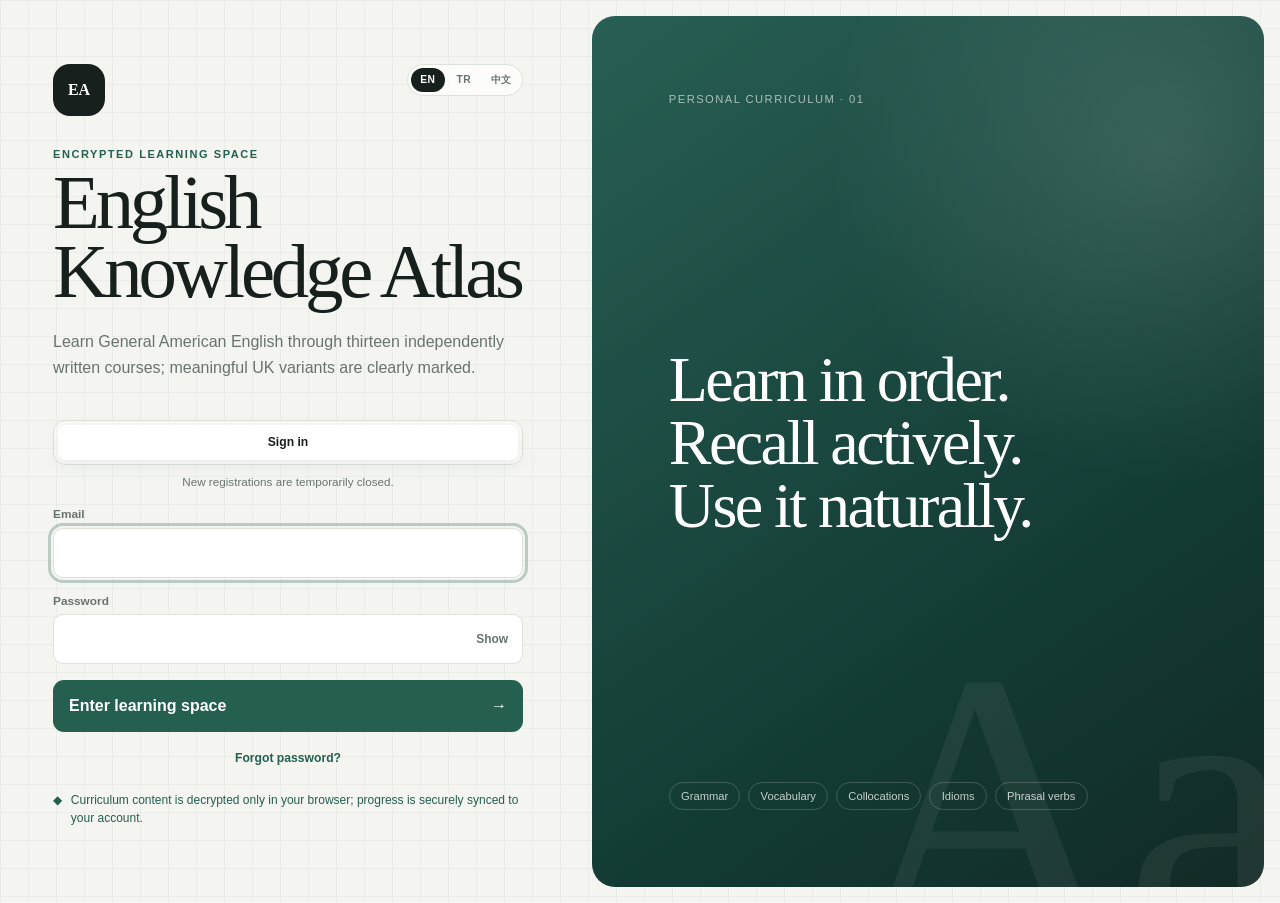
==== public/index.html @ 7973f291 "Publish American English curriculum v6" ====
<!doctype html>
<html lang="en">
<head>
  <meta charset="utf-8">
  <meta name="viewport" content="width=device-width, initial-scale=1">
  <meta name="robots" content="noindex,nofollow,noarchive">
  <meta name="theme-color" content="#f4f5f0">
  <title>English Knowledge Atlas</title>
  <meta name="description" content="A private, encrypted English learning website.">
  <link rel="icon" href="data:image/svg+xml,%3Csvg xmlns='http://www.w3.org/2000/svg' viewBox='0 0 64 64'%3E%3Crect width='64' height='64' rx='18' fill='%2318201e'/%3E%3Ctext x='32' y='40' text-anchor='middle' font-family='Georgia' font-size='24' font-weight='700' fill='white'%3EEA%3C/text%3E%3C/svg%3E">
  <link rel="stylesheet" href="./styles.css?v=20261102-24">
</head>
<body>
  <a class="skip-link" href="#mainContent" data-i18n="skipLink">Skip to main content</a>

  <main class="login-view" id="loginView">
    <section class="login-card" aria-labelledby="loginTitle">
      <div class="login-brand" aria-hidden="true">EA</div>
      <div class="language-switcher login-language" aria-label="Language" data-i18n-aria="language">
        <button type="button" data-language="en">EN</button>
        <button type="button" data-language="tr">TR</button>
        <button type="button" data-language="zh">中文</button>
      </div>
      <p class="eyebrow" data-i18n="encryptedSpace">Encrypted learning space</p>
      <h1 id="loginTitle">English<br>Knowledge Atlas</h1>
      <p class="login-intro" data-i18n="loginIntro">Learn through thirteen independently written English courses.</p>
      <div class="auth-tabs" role="tablist" aria-label="Account access" data-i18n-aria="accountAccess">
        <button class="active" type="button" role="tab" aria-selected="true" data-auth-mode="login" data-i18n="signIn">Sign in</button>
      </div>
      <p class="registration-closed" data-i18n="registrationClosed">New registrations are temporarily closed.</p>
      <form id="loginForm" class="login-form">
        <label id="displayNameGroup" hidden><span data-i18n="displayName">Display name</span><input id="displayNameInput" name="displayName" type="text" autocomplete="name" minlength="2" maxlength="40"></label>
        <label><span data-i18n="email">Email</span><input id="emailInput" name="email" type="email" autocomplete="email" autocapitalize="none" required></label>
        <label>
          <span data-i18n="password">Password</span>
          <span class="password-field">
            <input id="passwordInput" name="password" type="password" autocomplete="current-password" required>
            <button id="togglePassword" type="button" aria-label="Show password" data-i18n="show">Show</button>
          </span>
        </label>
        <label id="confirmPasswordGroup" hidden><span data-i18n="confirmPassword">Confirm password</span><input id="confirmPasswordInput" name="confirmPassword" type="password" autocomplete="new-password"></label>
        <p class="password-requirements" id="passwordRequirements" hidden data-i18n="passwordRequirements">Use at least 10 characters, including uppercase, lowercase, and a number.</p>
        <button class="primary-button login-button" id="loginButton" type="submit"><span data-i18n="enter">Enter learning space</span><span aria-hidden="true">→</span></button>
        <button class="text-button" id="forgotPasswordButton" type="button" data-i18n="forgotPassword">Forgot password?</button>
        <p class="login-error" id="loginError" role="alert" hidden></p>
      </form>
      <form id="resetForm" class="login-form" hidden>
        <p class="reset-intro" data-i18n="resetIntro">Enter your email and we will send a password-reset link.</p>
        <label><span data-i18n="email">Email</span><input id="resetEmailInput" name="resetEmail" type="email" autocomplete="email" required></label>
        <button class="primary-button login-button" id="resetButton" type="submit"><span data-i18n="sendReset">Send reset link</span><span aria-hidden="true">→</span></button>
        <button class="text-button" id="backToLoginButton" type="button" data-i18n="backToSignIn">Back to sign in</button>
        <p class="login-error" id="resetFeedback" role="status" hidden></p>
      </form>
      <p class="security-note" id="securityNote"><span aria-hidden="true">◆</span> <span id="securityNoteText" data-i18n="securityCloud">Book content is decrypted only in your browser; progress is securely synced to your account.</span></p>
    </section>
    <aside class="login-aside" aria-hidden="true">
      <span class="edition" data-i18n="edition">Personal curriculum · 01</span>
      <blockquote data-i18n-lines="loginQuote">Learn in order.<br>Recall actively.<br>Use it naturally.</blockquote>
      <div class="login-topics"><span data-category-label="Grammar">Grammar</span><span data-category-label="Vocabulary">Vocabulary</span><span data-category-label="Collocations">Collocations</span><span data-category-label="Idioms">Idioms</span><span data-category-label="Phrasal Verbs">Phrasal verbs</span></div>
    </aside>
  </main>

  <div class="app-shell" id="appShell" hidden>
    <header class="app-header">
      <a class="brand" href="#home" data-nav="dashboard" aria-label="Return to learning home" data-i18n-aria="returnHome">
        <span class="brand-mark">EA</span>
        <span class="brand-copy"><strong>English Atlas</strong><small data-i18n="learningEdition">Learning edition</small></span>
      </a>
      <nav class="main-nav" aria-label="Primary navigation" data-i18n-aria="primaryNavigation">
        <button class="active" data-nav="dashboard" type="button" data-i18n="navHome">Home</button>
        <button data-nav="paths" type="button" data-i18n="navPaths">Learning paths</button>
        <button data-nav="library" type="button" data-i18n="navLibrary">Complete library</button>
        <button data-nav="bookmarks" type="button" data-i18n="navBookmarks">Bookmarks</button>
        <button data-nav="review" type="button" data-i18n="navReview">Review</button>
      </nav>
      <div class="header-actions">
        <div class="language-switcher header-language" aria-label="Language" data-i18n-aria="language"><button type="button" data-language="en">EN</button><button type="button" data-language="tr">TR</button><button type="button" data-language="zh">中</button></div>
        <span class="sync-status" id="syncStatus" data-state="local"><i></i><span data-i18n="syncLocal">Saved locally</span></span>
        <button class="search-button" id="openSearch" type="button" aria-label="Search knowledge points"><span aria-hidden="true">⌕</span><span data-i18n="search">Search</span><kbd>/</kbd></button>
        <div class="header-progress" title="Overall progress"><span id="headerProgressText">0%</span><i><b id="headerProgressBar"></b></i></div>
        <button class="lock-button" id="accountButton" type="button" data-i18n="account">Account</button>
      </div>
    </header>

    <main id="mainContent">
      <section class="view dashboard-view" id="dashboardView">
        <div class="dashboard-hero">
          <div>
            <p class="eyebrow" id="todayLabel">Today</p>
            <h1><span data-i18n="heroContinue">Keep building.</span><br><em data-i18n="heroOneThing">Master one idea at a time.</em></h1>
          </div>
          <article class="continue-card" id="continueCard"></article>
        </div>

        <div class="progress-strip" id="progressStrip"></div>

        <section class="learning-command" aria-labelledby="todayPlanTitle">
          <div class="section-heading compact">
            <div><p class="eyebrow" data-i18n="personalStudy">Personal study</p><h2 id="todayPlanTitle" data-i18n="todayPlan">Today's study plan</h2></div>
            <p data-i18n="todayPlanIntro">A balanced session combining new input, active recall, and deeper review.</p>
          </div>
          <div class="learning-command-grid" id="learningCommandGrid"></div>
        </section>

        <section class="section-block" aria-labelledby="pathsTitle">
          <div class="section-heading">
            <div><p class="eyebrow" data-i18n="structuredCurriculum">Structured curriculum</p><h2 id="pathsTitle" data-i18n="choosePath">Choose a learning path</h2></div>
            <p data-i18n="pathOrder">Area → Topic → Level → Unit</p>
          </div>
          <div class="path-grid" id="pathGrid"></div>
        </section>

        <section class="level-ladder" aria-labelledby="levelLadderTitle">
          <div class="section-heading compact">
            <div><p class="eyebrow" data-i18n="curriculumOverview">Curriculum overview</p><h2 id="levelLadderTitle" data-i18n="levelLadder">Level ladder</h2></div>
            <p data-i18n="levelLadderIntro">See the full journey without creating empty levels.</p>
          </div>
          <div class="level-ladder-grid" id="levelLadderGrid"></div>
        </section>

        <section class="dashboard-bottom">
          <article class="review-callout" id="reviewCallout"></article>
          <article class="method-card">
            <p class="eyebrow" data-i18n="studyMethod">Study method</p>
            <h2 data-i18n="methodTitle">Understand → Recall → Complete</h2>
            <ol><li><b data-i18n="methodRead">Understand</b><span data-i18n="methodReadDesc">Read the complete explanation</span></li><li><b data-i18n="methodRecall">Recall</b><span data-i18n="methodRecallDesc">Hide the text and retrieve it actively</span></li><li><b data-i18n="methodReinforce">Reinforce</b><span data-i18n="methodReinforceDesc">Add it to review and test it later</span></li></ol>
          </article>
        </section>
      </section>

      <section class="view path-view" id="pathView" hidden>
        <div class="path-hero" id="pathHero"></div>
        <div class="level-tabs" id="levelTabs" aria-label="Choose level"></div>
        <section class="topic-section">
          <div class="section-heading compact"><div><p class="eyebrow" data-i18n="step1">Step 1</p><h2 data-i18n="chooseTopic">Choose a topic</h2></div><p id="topicSummary"></p></div>
          <div class="topic-grid" id="topicGrid"></div>
        </section>
        <section class="curriculum-section" id="curriculumSection">
          <div class="section-heading compact"><div><p class="eyebrow" data-i18n="step2">Step 2</p><h2 id="curriculumTitle">Lessons</h2></div><p id="curriculumCount"></p></div>
          <div class="lesson-grid" id="lessonGrid"></div>
          <button class="more-button" id="showMoreLessons" type="button" hidden data-i18n="showMoreLessons">Show more lessons</button>
        </section>
      </section>

      <section class="view lesson-view" id="lessonView" hidden>
        <div class="lesson-layout">
          <aside class="lesson-outline" id="lessonOutline"></aside>
          <article class="lesson-page" id="lessonPage"></article>
        </div>
      </section>

      <section class="view library-view" id="libraryView" hidden>
        <div class="library-hero">
          <div><p class="eyebrow" data-i18n="completeSourceLibrary">Original Atlas curriculum</p><h1 data-i18n="libraryTitle">Complete library</h1><p data-i18n="libraryIntro">Browse thirteen original courses by level and course order, or use Learning paths for a guided sequence.</p></div>
          <div class="coverage-seal" id="coverageSeal"><strong>100%</strong><span data-i18n="coverageAudit">Coverage audit</span></div>
        </div>
        <div class="coverage-strip" id="coverageStrip"></div>
        <section class="curriculum-atlas" aria-labelledby="curriculumAtlasTitle">
          <div class="section-heading compact">
            <div><p class="eyebrow" data-i18n="coverageMap">Coverage map</p><h2 id="curriculumAtlasTitle" data-i18n="curriculumMatrix">Curriculum atlas</h2></div>
            <p data-i18n="curriculumMatrixIntro">Only real course levels are shown; every unit remains available.</p>
          </div>
          <div class="curriculum-atlas-grid" id="curriculumAtlasGrid"></div>
        </section>
        <section class="book-section">
          <div class="section-heading compact"><div><p class="eyebrow" data-i18n="sourceBooks13">13 original courses</p><h2 data-i18n="chooseBook">Choose a course</h2></div><p data-i18n="knowledgeOnly">Independent explanations, fresh examples, language facts, and active-recall tasks.</p></div>
          <div class="book-grid" id="bookGrid"></div>
        </section>
        <section class="book-curriculum" id="bookCurriculum">
          <div class="section-heading compact"><div><p class="eyebrow" id="bookDetailMeta" data-i18n="bookCurriculum">Course curriculum</p><h2 id="bookDetailTitle" data-i18n="originalContents">Course contents</h2></div><p id="bookDetailCount"></p></div>
          <div class="lesson-grid" id="bookLessonGrid"></div>
          <button class="more-button" id="showMoreBookLessons" type="button" hidden data-i18n="showMoreUnits">Show more units</button>
          <div id="bookReferenceShelf"></div>
        </section>
      </section>

      <section class="view review-view" id="reviewView" hidden>
        <div class="review-heading">
          <div><p class="eyebrow" data-i18n="activeRecall">Active recall</p><h1 data-i18n="reviewTitle">Review queue</h1><p data-i18n="reviewIntro">Do not reveal the answer first. State the rule, meaning, and one example of your own.</p></div>
          <div class="review-count" id="reviewCount"></div>
        </div>
        <div id="reviewStage"></div>
      </section>

      <section class="view bookmarks-view" id="bookmarksView" hidden>
        <div class="review-heading">
          <div><p class="eyebrow" data-i18n="savedLessons">Saved lessons</p><h1 data-i18n="bookmarksTitle">Bookmarks</h1><p data-i18n="bookmarksIntro">Keep important explanations close without adding them to active recall.</p></div>
          <div class="review-count" id="bookmarkCount"></div>
        </div>
        <div class="bookmark-grid" id="bookmarkGrid"></div>
      </section>
    </main>
  </div>

  <dialog class="search-dialog" id="searchDialog">
    <div class="search-dialog-head">
      <label for="searchInput"><span aria-hidden="true">⌕</span><input id="searchInput" type="search" autocomplete="off" placeholder="Search knowledge points, phrases, or examples…"></label>
      <button id="closeSearch" type="button" aria-label="Close search">×</button>
    </div>
    <div class="search-results" id="searchResults"><p class="search-hint" data-i18n="searchHint">Enter a keyword to search. Use Learning paths for a structured sequence.</p></div>
  </dialog>

  <dialog class="account-dialog" id="accountDialog">
    <div class="account-dialog-head">
      <div><p class="eyebrow" data-i18n="learnerAccount">Learner account</p><h2 data-i18n="accountSettings">Account settings</h2></div>
      <button id="closeAccount" type="button" aria-label="Close">×</button>
    </div>
    <div class="account-profile">
      <span class="account-avatar" id="accountAvatar">A</span>
      <div><strong id="accountName"></strong><small id="accountEmail"></small></div>
      <span class="role-badge" data-i18n="learnerRole">Learner</span>
    </div>
    <form id="passwordForm" class="account-form">
      <h3 data-i18n="changePassword">Change password</h3>
      <label><span data-i18n="currentPassword">Current password</span><input id="currentPasswordInput" type="password" autocomplete="current-password" required></label>
      <label><span data-i18n="newPassword">New password</span><input id="newPasswordInput" type="password" autocomplete="new-password" minlength="10" required></label>
      <label><span data-i18n="confirmNewPassword">Confirm new password</span><input id="confirmNewPasswordInput" type="password" autocomplete="new-password" required></label>
      <p class="account-feedback" id="accountFeedback" role="status" hidden></p>
      <button class="primary-button account-submit" id="changePasswordButton" type="submit" data-i18n="saveNewPassword">Save new password</button>
    </form>
    <div class="account-footer"><button class="danger-text-button" id="logoutButton" type="button" data-i18n="signOut">Sign out</button></div>
  </dialog>

  <div class="toast" id="toast" role="status" hidden></div>
  <script src="./cloud-config.js?v=20261026-14" defer></script>
  <script src="./cloud-sync.js?v=20261102-24" defer></script>
  <script src="./app.js?v=20261102-24" defer></script>
</body>
</html>
---- public/styles.css ----
:root {
  --bg: #f4f5f0;
  --paper: #fffefa;
  --ink: #17201d;
  --muted: #69736e;
  --line: #dde2db;
  --green: #245f50;
  --green-soft: #e1eee8;
  --orange: #c66644;
  --gold: #a87a27;
  --plum: #795477;
  --blue: #4f6f9e;
  --shadow: 0 18px 50px rgba(23,32,29,.10);
  --radius: 18px;
}
* { box-sizing: border-box; }
[hidden] { display: none !important; }
html { scroll-behavior: smooth; }
body { margin: 0; min-height: 100vh; color: var(--ink); background: var(--bg); font-family: Inter, ui-sans-serif, -apple-system, BlinkMacSystemFont, "Segoe UI", sans-serif; }
button, input, select { font: inherit; }
button { cursor: pointer; }
button:focus-visible, input:focus-visible, a:focus-visible { outline: 3px solid rgba(36,95,80,.27); outline-offset: 2px; }
.skip-link { position: fixed; top: -4rem; left: 1rem; z-index: 100; padding: .65rem 1rem; color: #fff; background: var(--ink); border-radius: 8px; }
.skip-link:focus { top: 1rem; }
.eyebrow { margin: 0 0 .5rem; color: var(--green); font-size: .69rem; font-weight: 850; letter-spacing: .14em; text-transform: uppercase; }
.primary-button { border: 0; color: #fff; background: var(--green); border-radius: 11px; font-weight: 800; }

/* Login */
.login-view { display: grid; grid-template-columns: minmax(460px,.9fr) minmax(480px,1.1fr); min-height: 100vh; background: linear-gradient(90deg,rgba(23,32,29,.035) 1px,transparent 1px),linear-gradient(rgba(23,32,29,.035) 1px,transparent 1px),var(--bg); background-size: 28px 28px; }
.login-card { position: relative; width: min(470px,calc(100% - 3rem)); margin: auto; padding: 4rem 0; }
.language-switcher { display: inline-flex; gap: 2px; padding: 3px; background: rgba(255,255,255,.72); border: 1px solid var(--line); border-radius: 999px; }
.language-switcher button { min-width: 34px; padding: .3rem .48rem; color: var(--muted); background: transparent; border: 0; border-radius: 999px; font-size: .64rem; font-weight: 850; letter-spacing: .04em; }
.language-switcher button.active { color: #fff; background: var(--ink); }
.login-language { position: absolute; top: 4rem; right: 0; }
.login-brand,.brand-mark { display: grid; place-items: center; color: #fff; background: var(--ink); font-family: Georgia,serif; font-weight: 700; }
.login-brand { width: 52px; height: 52px; margin-bottom: 2rem; border-radius: 17px; }
.login-card h1 { margin: 0; font-family: Georgia,serif; font-size: clamp(3.2rem,6vw,5.7rem); font-weight: 500; line-height: .9; letter-spacing: -.055em; }
.login-intro { margin: 1.4rem 0 2.4rem; color: var(--muted); line-height: 1.65; }
.auth-tabs { display: grid; grid-template-columns: 1fr; gap: 4px; margin-bottom: .65rem; padding: 4px; background: rgba(255,255,255,.62); border: 1px solid var(--line); border-radius: 12px; }
.auth-tabs button { padding: .65rem; color: var(--muted); background: transparent; border: 0; border-radius: 8px; font-size: .76rem; font-weight: 800; }
.auth-tabs button.active { color: var(--ink); background: #fff; box-shadow: 0 4px 16px rgba(23,32,29,.07); }
.registration-closed { margin: 0 0 1.2rem; color: var(--muted); font-size: .73rem; text-align: center; }
.login-form { display: grid; gap: 1rem; }
.login-form label>span:first-child { display: block; margin-bottom: .4rem; color: var(--muted); font-size: .74rem; font-weight: 800; }
.login-form input { width: 100%; height: 50px; padding: 0 .9rem; color: var(--ink); background: #fff; border: 1px solid var(--line); border-radius: 10px; }
.password-field { position: relative; display: block; }
.password-field input { padding-right: 4rem; }
.password-field button { position: absolute; top: 50%; right: .55rem; transform: translateY(-50%); color: var(--muted); background: transparent; border: 0; font-size: .75rem; font-weight: 750; }
.login-button { display: flex; align-items: center; justify-content: space-between; height: 52px; padding: 0 1rem; }
.login-button:disabled { cursor: wait; opacity: .65; }
.login-error { margin: 0; padding: .7rem; color: #8b3428; background: #f8e9e5; border-radius: 8px; font-size: .8rem; }
.login-error[data-kind="success"] { color: #195846; background: var(--green-soft); }
.password-requirements,.reset-intro { margin: -.25rem 0 0; color: var(--muted); font-size: .72rem; line-height: 1.5; }
.text-button { justify-self: center; padding: .2rem; color: var(--green); background: transparent; border: 0; font-size: .76rem; font-weight: 800; }
.security-note { display: flex; gap: .55rem; margin-top: 1.4rem; color: var(--muted); font-size: .75rem; line-height: 1.5; }
.security-note span { color: var(--green); }
.login-aside { position: relative; display: flex; flex-direction: column; justify-content: space-between; min-height: calc(100vh - 2rem); margin: 1rem; padding: clamp(2rem,6vw,6rem); overflow: hidden; color: #fff; background: radial-gradient(circle at 85% 15%,rgba(255,255,255,.13),transparent 21rem),linear-gradient(145deg,#285f54,#123a33 68%,#132a27); border-radius: 23px; }
.login-aside::after { content: "Aa"; position: absolute; right: -2rem; bottom: -7rem; color: rgba(255,255,255,.055); font-family: Georgia,serif; font-size: 24rem; line-height: 1; }
.edition { z-index: 1; color: rgba(255,255,255,.62); font-size: .7rem; letter-spacing: .13em; text-transform: uppercase; }
.login-aside blockquote { z-index: 1; margin: auto 0; font-family: Georgia,serif; font-size: clamp(2.9rem,5vw,5.8rem); line-height: .98; letter-spacing: -.04em; }
.login-topics { z-index: 1; display: flex; gap: .5rem; flex-wrap: wrap; }
.login-topics span { padding: .45rem .7rem; color: rgba(255,255,255,.76); border: 1px solid rgba(255,255,255,.18); border-radius: 999px; font-size: .7rem; }

/* Header */
.app-header { position: sticky; top: 0; z-index: 30; display: grid; grid-template-columns: 220px minmax(320px,1fr) auto; align-items: center; height: 68px; padding: 0 clamp(.8rem,3vw,2.2rem); background: rgba(255,255,255,.93); border-bottom: 1px solid var(--line); backdrop-filter: blur(16px); }
.brand { display: inline-flex; gap: .7rem; align-items: center; color: inherit; text-decoration: none; }
.brand-mark { width: 38px; height: 38px; border-radius: 12px; font-size: .85rem; }
.brand-copy strong,.brand-copy small { display: block; }
.brand-copy strong { font-family: Georgia,serif; font-size: .95rem; }
.brand-copy small { margin-top: .1rem; color: var(--muted); font-size: .62rem; letter-spacing: .09em; text-transform: uppercase; }
.main-nav { display: flex; justify-content: center; gap: .25rem; }
.main-nav button { padding: .55rem .78rem; color: var(--muted); background: transparent; border: 0; border-radius: 8px; font-size: .78rem; font-weight: 750; }
.main-nav button.active { color: var(--green); background: var(--green-soft); }
.header-actions { display: flex; gap: .55rem; align-items: center; justify-content: flex-end; }
.sync-status { display: inline-flex; gap: .4rem; align-items: center; color: var(--muted); font-size: .68rem; white-space: nowrap; }
.sync-status i { width: 7px; height: 7px; background: #9aa39f; border-radius: 50%; }
.sync-status[data-state="synced"] i { background: #2c8b6d; box-shadow: 0 0 0 3px rgba(44,139,109,.12); }
.sync-status[data-state="syncing"] i { background: var(--gold); animation: syncPulse 1s infinite alternate; }
.sync-status[data-state="error"] i { background: var(--orange); }
@keyframes syncPulse { to { opacity: .35; } }
.search-button,.lock-button { height: 38px; color: var(--muted); background: #fff; border: 1px solid var(--line); border-radius: 9px; }
.search-button { display: flex; gap: .4rem; align-items: center; padding: 0 .65rem; font-size: .72rem; }
.search-button>span:first-child { font-size: 1.1rem; }
.search-button kbd { padding: .12rem .35rem; background: var(--bg); border: 1px solid var(--line); border-radius: 4px; font-size: .62rem; }
.lock-button { padding: 0 .65rem; font-size: .72rem; font-weight: 750; }
.header-progress { display: flex; gap: .45rem; align-items: center; color: var(--muted); font-size: .68rem; }
.header-progress i { display: block; width: 50px; height: 4px; overflow: hidden; background: var(--line); border-radius: 999px; }
.header-progress b { display: block; width: 0; height: 100%; background: var(--green); transition: width .25s ease; }

.view { max-width: 1320px; margin: 0 auto; padding: clamp(2rem,5vw,4.5rem) clamp(1rem,4vw,3rem) 5rem; }

/* Dashboard */
.dashboard-hero { display: grid; grid-template-columns: minmax(0,1.15fr) minmax(330px,.65fr); gap: clamp(2rem,6vw,6rem); align-items: end; }
.dashboard-hero h1 { margin: 0; font-family: Georgia,serif; font-size: clamp(3rem,6.5vw,6.8rem); font-weight: 500; line-height: .92; letter-spacing: -.055em; }
.dashboard-hero h1 em { color: var(--orange); font-weight: 400; }
.continue-card { min-height: 250px; padding: 1.5rem; color: #fff; background: linear-gradient(145deg,#2d6759,#17443a); border-radius: 22px; box-shadow: var(--shadow); }
.continue-card .eyebrow { color: rgba(255,255,255,.62); }
.continue-card h2 { margin: .8rem 0 .55rem; font-family: Georgia,serif; font-size: 2rem; font-weight: 550; line-height: 1.05; }
.continue-card p { margin: 0; color: rgba(255,255,255,.72); font-size: .78rem; line-height: 1.5; }
.continue-card button { width: 100%; margin-top: 2rem; padding: .8rem 1rem; color: var(--green); background: #fff; border: 0; border-radius: 10px; font-weight: 800; }
.progress-strip { display: grid; grid-template-columns: repeat(4,1fr); gap: 1px; margin: clamp(2rem,5vw,4rem) 0; overflow: hidden; background: var(--line); border: 1px solid var(--line); border-radius: 15px; }
.stat-cell { padding: 1.15rem 1.25rem; background: rgba(255,255,255,.78); }
.stat-cell strong { display: block; font-family: Georgia,serif; font-size: 1.75rem; font-weight: 550; }
.stat-cell span { color: var(--muted); font-size: .7rem; }
.section-block { margin-top: 4rem; }
.section-heading { display: flex; align-items: end; justify-content: space-between; gap: 1rem; margin-bottom: 1.4rem; }
.section-heading h2 { margin: 0; font-family: Georgia,serif; font-size: clamp(2rem,3vw,3rem); font-weight: 550; letter-spacing: -.035em; }
.section-heading>p { margin: 0 0 .2rem; color: var(--muted); font-size: .76rem; }
.section-heading.compact h2 { font-size: 2rem; }
.path-grid { display: grid; grid-template-columns: repeat(5,1fr); gap: .75rem; }
.path-card { position: relative; min-height: 240px; padding: 1.2rem; overflow: hidden; color: var(--ink); background: #fff; border: 1px solid var(--line); border-radius: 16px; text-align: left; transition: transform .16s ease,box-shadow .16s ease; }
.path-card:hover { transform: translateY(-3px); box-shadow: var(--shadow); }
.path-card::after { content: attr(data-letter); position: absolute; right: -1rem; bottom: -2rem; color: var(--tint); font-family: Georgia,serif; font-size: 8rem; line-height: 1; }
.path-card .path-index { color: var(--accent); font-size: .68rem; font-weight: 850; letter-spacing: .12em; }
.path-card h3 { position: relative; z-index: 1; margin: 1.5rem 0 .3rem; font-family: Georgia,serif; font-size: 1.4rem; }
.path-card p { position: relative; z-index: 1; margin: 0; color: var(--muted); font-size: .73rem; line-height: 1.45; }
.path-card footer { position: absolute; right: 1.2rem; bottom: 1rem; left: 1.2rem; z-index: 1; display: flex; align-items: center; justify-content: space-between; color: var(--muted); font-size: .67rem; }
.mini-progress { width: 58px; height: 4px; overflow: hidden; background: var(--line); border-radius: 99px; }
.mini-progress b { display: block; height: 100%; background: var(--accent); }
.dashboard-bottom { display: grid; grid-template-columns: 1fr 1fr; gap: 1rem; margin-top: 4rem; }
.review-callout,.method-card { min-height: 275px; padding: 1.6rem; border-radius: 18px; }
.review-callout { color: #fff; background: #1c2926; }
.review-callout .eyebrow { color: #8fb5aa; }
.review-callout h2,.method-card h2 { margin: .5rem 0 .8rem; font-family: Georgia,serif; font-size: 2rem; font-weight: 550; }
.review-callout p { max-width: 430px; color: rgba(255,255,255,.68); line-height: 1.6; }
.review-callout button { margin-top: 1.3rem; padding: .7rem 1rem; color: var(--ink); background: #fff; border: 0; border-radius: 9px; font-weight: 800; }
.method-card { background: #ece7dc; }
.method-card ol { display: grid; gap: .7rem; margin: 1.4rem 0 0; padding: 0; list-style: none; }
.method-card li { display: grid; grid-template-columns: 70px 1fr; padding-top: .65rem; border-top: 1px solid rgba(23,32,29,.12); }
.method-card li span { color: var(--muted); font-size: .78rem; }

/* Path */
.path-hero { --accent: var(--green); --tint: var(--green-soft); display: grid; grid-template-columns: 1fr auto; gap: 2rem; align-items: end; padding: 2rem; background: var(--tint); border-radius: 22px; }
.path-hero .back-button { margin-bottom: 2rem; padding: 0; color: var(--accent); background: transparent; border: 0; font-weight: 800; }
.path-hero h1 { margin: 0; font-family: Georgia,serif; font-size: clamp(3rem,6vw,6rem); font-weight: 500; letter-spacing: -.05em; }
.path-hero p { max-width: 650px; color: var(--muted); line-height: 1.6; }
.path-progress { width: 170px; padding: 1.1rem; background: rgba(255,255,255,.65); border-radius: 14px; }
.path-progress strong { display: block; font-family: Georgia,serif; font-size: 2rem; }
.path-progress i { display: block; height: 5px; margin-top: .7rem; overflow: hidden; background: var(--line); border-radius: 99px; }
.path-progress b { display: block; height: 100%; background: var(--accent); }
.level-tabs { display: flex; gap: .4rem; margin: 1.5rem 0 3.5rem; overflow-x: auto; }
.level-tabs button { flex: 0 0 auto; padding: .55rem .8rem; color: var(--muted); background: #fff; border: 1px solid var(--line); border-radius: 999px; font-size: .72rem; }
.level-tabs button.active { color: #fff; background: var(--ink); border-color: var(--ink); }
.topic-section { margin-bottom: 4rem; }
.topic-grid { display: grid; grid-template-columns: repeat(4,1fr); gap: .7rem; }
.topic-card { min-height: 145px; padding: 1rem; color: var(--ink); background: #fff; border: 1px solid var(--line); border-radius: 14px; text-align: left; }
.topic-card:hover,.topic-card.active { border-color: var(--category-accent); box-shadow: 0 8px 25px rgba(23,32,29,.07); }
.topic-card.active { background: var(--category-tint); }
.topic-card span { color: var(--category-accent); font-size: .65rem; font-weight: 850; letter-spacing: .1em; }
.topic-card h3 { margin: .8rem 0 .25rem; font-family: Georgia,serif; font-size: 1.15rem; }
.topic-card p { margin: 0; color: var(--muted); font-size: .7rem; }
.curriculum-section { scroll-margin-top: 90px; }
.lesson-grid { display: grid; grid-template-columns: repeat(3,1fr); gap: .65rem; }
.lesson-card { position: relative; min-height: 165px; padding: 1rem; color: inherit; background: #fff; border: 1px solid var(--line); border-radius: 13px; text-align: left; }
.lesson-card:hover { border-color: var(--category-accent); }
.lesson-card.complete { background: #f2f7f4; }
.lesson-number { color: var(--category-accent); font-size: .67rem; font-weight: 850; letter-spacing: .1em; text-transform: uppercase; }
.lesson-card h3 { margin: .8rem 0 .45rem; font-family: Georgia,serif; font-size: 1.05rem; line-height: 1.15; }
.lesson-card p { margin: 0; color: var(--muted); font-size: .68rem; }
.lesson-check { position: absolute; top: .8rem; right: .85rem; display: grid; place-items: center; width: 22px; height: 22px; color: #fff; background: var(--green); border-radius: 50%; font-size: .7rem; }
.more-button { width: 100%; margin-top: .75rem; padding: .8rem; color: var(--green); background: #fff; border: 1px solid var(--line); border-radius: 10px; font-weight: 800; }

/* Complete library */
.library-hero { display: grid; grid-template-columns: minmax(0,1fr) auto; gap: 2rem; align-items: end; padding: clamp(1.5rem,4vw,3rem); color: #fff; background: linear-gradient(135deg,#1f4f43,#172b27); border-radius: 22px; }
.library-hero .eyebrow { color: #9bc2b7; }
.library-hero h1 { margin: 0; font-family: Georgia,serif; font-size: clamp(3.5rem,7vw,7rem); font-weight: 500; line-height: .9; letter-spacing: -.055em; }
.library-hero p { max-width: 690px; margin: 1rem 0 0; color: rgba(255,255,255,.68); line-height: 1.65; }
.coverage-seal { display: grid; place-items: center; width: 145px; aspect-ratio: 1; border: 1px solid rgba(255,255,255,.24); border-radius: 50%; }
.coverage-seal strong { font-family: Georgia,serif; font-size: 2.4rem; font-weight: 500; }
.coverage-seal span { margin-top: -2.2rem; color: rgba(255,255,255,.62); font-size: .65rem; letter-spacing: .12em; }
.coverage-strip { display: grid; grid-template-columns: repeat(4,1fr); gap: 1px; margin: 1rem 0 4rem; overflow: hidden; background: var(--line); border: 1px solid var(--line); border-radius: 14px; }
.coverage-stat { padding: 1.1rem 1.2rem; background: #fff; }
.coverage-stat strong { display: block; font-family: Georgia,serif; font-size: 1.7rem; font-weight: 550; }
.coverage-stat span { color: var(--muted); font-size: .7rem; }
.book-grid { display: grid; grid-template-columns: repeat(4,1fr); gap: .7rem; }
.book-card { min-height: 210px; padding: 1.1rem; color: var(--ink); background: #fff; border: 1px solid var(--line); border-radius: 15px; text-align: left; transition: transform .16s ease,border-color .16s ease; }
.book-card:hover,.book-card.active { transform: translateY(-2px); border-color: var(--green); }
.book-card.active { background: var(--green-soft); }
.book-card>span { color: var(--green); font-size: .64rem; font-weight: 850; letter-spacing: .09em; text-transform: uppercase; }
.book-card h3 { margin: 1.1rem 0 .45rem; font-family: Georgia,serif; font-size: 1.28rem; line-height: 1.08; }
.book-card p { min-height: 2.3rem; margin: 0; color: var(--muted); font-size: .7rem; line-height: 1.5; }
.book-card footer { display: grid; grid-template-columns: auto 1fr; gap: .6rem; align-items: center; margin-top: 1.6rem; color: var(--muted); font-size: .68rem; }
.book-card footer i { height: 4px; overflow: hidden; background: rgba(23,32,29,.1); border-radius: 99px; }
.book-card footer em { display: block; height: 100%; background: var(--green); }
.book-curriculum { margin-top: 4.5rem; scroll-margin-top: 90px; }
.reference-shelf { margin-top: .75rem; overflow: hidden; background: #f8f7f2; border: 1px solid var(--line); border-radius: 14px; }
.reference-shelf>summary { display: flex; gap: 1rem; align-items: center; justify-content: space-between; padding: 1rem 1.1rem; cursor: pointer; list-style: none; }
.reference-shelf>summary::-webkit-details-marker { display: none; }
.reference-shelf>summary span { display: grid; gap: .2rem; }
.reference-shelf>summary strong { font-family: Georgia,serif; font-size: 1.05rem; }
.reference-shelf>summary small,.reference-shelf>summary b,.reference-group header span { color: var(--muted); font-size: .68rem; font-weight: 650; }
.reference-shelf>summary b { white-space: nowrap; }
.reference-shelf[open]>summary { border-bottom: 1px solid var(--line); }
.reference-groups { display: grid; gap: 1rem; padding: 1rem; }
.reference-group { padding: .85rem; background: #fff; border: 1px solid var(--line); border-radius: 11px; }
.reference-group header { display: flex; align-items: baseline; justify-content: space-between; margin-bottom: .65rem; }
.reference-group h3 { margin: 0; font-family: Georgia,serif; font-size: 1rem; }
.reference-pages { display: flex; flex-wrap: wrap; gap: .4rem; }
.reference-pages button { display: flex; gap: .4rem; align-items: center; padding: .45rem .6rem; color: var(--ink); background: #fafafa; border: 1px solid var(--line); border-radius: 8px; font-size: .68rem; }
.reference-pages button:hover { border-color: var(--category-accent); }
.reference-pages button small { color: var(--muted); font-size: .55rem; }

/* Lesson */
.lesson-view { max-width: 1500px; padding-top: 0; padding-bottom: 0; }
.lesson-layout { display: grid; grid-template-columns: 260px minmax(0,820px); gap: clamp(2rem,6vw,6rem); justify-content: center; min-height: calc(100vh - 68px); }
.lesson-outline { position: sticky; top: 68px; height: calc(100vh - 68px); padding: 2rem 0; overflow-y: auto; }
.lesson-outline .back-button { padding: 0; color: var(--green); background: transparent; border: 0; font-size: .75rem; font-weight: 800; }
.outline-label { margin: 2rem 0 .6rem; color: var(--muted); font-size: .65rem; font-weight: 850; letter-spacing: .1em; text-transform: uppercase; }
.outline-item { display: grid; grid-template-columns: 26px 1fr; gap: .5rem; width: 100%; padding: .58rem .5rem; color: var(--muted); background: transparent; border: 0; border-radius: 8px; text-align: left; font-size: .72rem; }
.outline-item.active { color: var(--ink); background: #fff; font-weight: 800; }
.outline-item .done { color: var(--green); }
.lesson-page { min-height: calc(100vh - 68px); padding: clamp(2.2rem,5vw,5rem) 0 5rem; }
.lesson-breadcrumb { color: var(--orange); font-size: .67rem; font-weight: 850; letter-spacing: .1em; text-transform: uppercase; }
.lesson-page h1 { margin: .7rem 0 .8rem; font-family: Georgia,serif; font-size: clamp(3rem,6vw,5.7rem); font-weight: 500; line-height: .96; letter-spacing: -.05em; }
.lesson-source { margin: 0 0 2rem; padding-bottom: 1rem; color: var(--muted); border-bottom: 1px solid var(--line); font-size: .74rem; }
.lesson-actions { display: flex; flex-wrap: wrap; gap: .45rem; justify-content: flex-start; margin: -1rem 0 2rem; }
.lesson-actions button { padding: .58rem .75rem; color: var(--muted); background: #fff; border: 1px solid var(--line); border-radius: 9px; font-size: .72rem; font-weight: 750; }
.lesson-actions button.active { color: #fff; background: var(--green); border-color: var(--green); }
.lesson-content { white-space: pre-wrap; font-family: Georgia,"Times New Roman",serif; font-size: 1.08rem; line-height: 1.82; }
.lesson-content-sectioned { white-space: normal; }
.lesson-section { display: grid; grid-template-columns: 42px minmax(0,1fr); gap: 1rem; padding: 1.7rem 0; border-bottom: 1px solid var(--line); }
.lesson-section-unlabelled { grid-template-columns: minmax(0,1fr); }
.lesson-section:first-child { padding-top: .25rem; }
.lesson-section:last-child { border-bottom: 0; }
.lesson-section-label { display: grid; place-items: center; width: 36px; height: 36px; margin-top: .1rem; color: #fff; background: var(--green); border-radius: 50%; font-family: system-ui,sans-serif; font-size: .72rem; font-weight: 850; line-height: 1; }
.lesson-section-copy h2 { margin: 0 0 .75rem; font-family: Georgia,"Times New Roman",serif; font-size: clamp(1.55rem,3vw,2.25rem); font-weight: 550; line-height: 1.1; letter-spacing: -.025em; }
.lesson-section-copy { min-width: 0; }
.lesson-paragraph,.lesson-textblock { margin: 0 0 1rem; white-space: normal; }
.lesson-textblock { line-height: 1.78; }
.lesson-subheading { margin: 1.35rem 0 .55rem; color: var(--green); font-family: system-ui,sans-serif; font-size: .88rem; font-weight: 850; line-height: 1.35; letter-spacing: .01em; }
.lesson-section-copy>:first-child { margin-top: 0; }
.lesson-section-copy>:last-child { margin-bottom: 0; }
.lesson-table-scroll { width: 100%; margin: 1.25rem 0 1.5rem; overflow-x: auto; border: 1px solid rgba(36,95,80,.24); border-radius: 10px; background: #fff; }
.lesson-table { width: 100%; min-width: 460px; border-collapse: collapse; font-family: system-ui,sans-serif; font-size: .82rem; line-height: 1.5; }
.lesson-table td { padding: .62rem .75rem; border-right: 1px solid rgba(36,95,80,.18); border-bottom: 1px solid rgba(36,95,80,.18); text-align: left; vertical-align: top; }
.lesson-table tr:last-child td { border-bottom: 0; }
.lesson-table td:last-child { border-right: 0; }
.lesson-table .learning-table-first-row td { color: #fff; background: var(--green); font-size: .74rem; font-weight: 800; }
.recall-panel { display: grid; place-items: center; min-height: 420px; padding: 3rem; text-align: center; background: #ebe7dc; border-radius: 18px; }
.recall-panel span { color: var(--orange); font-size: .7rem; font-weight: 850; letter-spacing: .12em; text-transform: uppercase; }
.recall-panel h2 { max-width: 620px; margin: 1rem 0; font-family: Georgia,serif; font-size: clamp(2rem,4vw,3.5rem); font-weight: 550; }
.recall-panel p { color: var(--muted); line-height: 1.6; }
.recall-panel button { margin-top: 1rem; padding: .75rem 1rem; color: #fff; background: var(--ink); border: 0; border-radius: 9px; font-weight: 800; }
.lesson-nav { display: grid; grid-template-columns: 1fr 1fr; gap: .7rem; margin-top: 3rem; padding-top: 1.5rem; border-top: 1px solid var(--line); }
.lesson-nav button { min-height: 90px; padding: 1rem; color: var(--ink); background: #fff; border: 1px solid var(--line); border-radius: 12px; text-align: left; }
.lesson-nav button:last-child { text-align: right; }
.lesson-nav small { display: block; margin-bottom: .35rem; color: var(--muted); }

/* Review */
.review-heading { display: flex; align-items: end; justify-content: space-between; gap: 2rem; margin-bottom: 2.5rem; }
.review-heading h1 { margin: 0; font-family: Georgia,serif; font-size: clamp(3rem,6vw,6rem); font-weight: 500; letter-spacing: -.05em; }
.review-heading p { color: var(--muted); }
.review-count { padding: 1rem 1.3rem; background: #fff; border: 1px solid var(--line); border-radius: 13px; font-family: Georgia,serif; font-size: 1.5rem; }
.review-card { max-width: 900px; min-height: 480px; margin: 0 auto; padding: clamp(1.5rem,5vw,4rem); background: #fff; border: 1px solid var(--line); border-radius: 22px; box-shadow: var(--shadow); }
.review-card .review-meta { color: var(--orange); font-size: .68rem; font-weight: 850; letter-spacing: .1em; text-transform: uppercase; }
.review-card h2 { margin: 1rem 0; font-family: Georgia,serif; font-size: clamp(2.4rem,5vw,4.5rem); font-weight: 520; line-height: 1; }
.review-prompt { margin: 2rem 0; padding: 1.2rem; color: var(--muted); background: var(--bg); border-radius: 12px; line-height: 1.6; }
.review-answer { max-height: 360px; padding-top: 1.4rem; overflow-y: auto; white-space: pre-wrap; border-top: 1px solid var(--line); font-family: Georgia,serif; line-height: 1.72; }
.review-controls { display: flex; gap: .55rem; margin-top: 1.5rem; }
.review-controls button { flex: 1; padding: .8rem; border: 1px solid var(--line); border-radius: 10px; font-weight: 800; }
.reveal-button { color: #fff; background: var(--ink); }
.again-button { color: var(--orange); background: #fff; }
.known-button { color: #fff; background: var(--green); }
.empty-review { max-width: 600px; margin: 5rem auto; padding: 3rem; background: #fff; border-radius: 18px; text-align: center; }
.empty-review h2 { font-family: Georgia,serif; font-size: 2.2rem; }
.empty-review p { color: var(--muted); }
.empty-review button { padding: .75rem 1rem; color: #fff; background: var(--green); border: 0; border-radius: 9px; font-weight: 800; }

/* Bookmarks */
.bookmark-grid { display: grid; grid-template-columns: repeat(3,minmax(0,1fr)); gap: .75rem; }
.bookmark-grid>.empty-review { grid-column: 1/-1; width: 100%; }
.bookmark-card { position: relative; min-height: 180px; overflow: hidden; background: #fff; border: 1px solid var(--line); border-radius: 15px; transition: transform .16s ease,border-color .16s ease; }
.bookmark-card:hover { transform: translateY(-2px); border-color: var(--green); box-shadow: var(--shadow); }
.bookmark-card>button:first-child { display: block; width: 100%; height: 100%; min-height: 180px; padding: 1.15rem 2.7rem 1.15rem 1.15rem; color: var(--ink); background: transparent; border: 0; text-align: left; }
.bookmark-card span { color: var(--green); font-size: .65rem; font-weight: 850; letter-spacing: .08em; text-transform: uppercase; }
.bookmark-card h2 { margin: 1.2rem 0 .6rem; font-family: Georgia,serif; font-size: 1.35rem; font-weight: 550; line-height: 1.1; }
.bookmark-card p { margin: 0; color: var(--muted); font-size: .72rem; }
.bookmark-remove { position: absolute; top: .7rem; right: .7rem; width: 30px; height: 30px; color: var(--muted); background: var(--bg); border: 0; border-radius: 50%; font-size: 1rem; }

/* Search */
.search-dialog { width: min(760px,calc(100% - 2rem)); max-height: min(760px,calc(100vh - 2rem)); padding: 0; overflow: hidden; background: #fff; border: 1px solid var(--line); border-radius: 17px; box-shadow: 0 35px 100px rgba(23,32,29,.28); }
.search-dialog::backdrop { background: rgba(12,20,18,.48); backdrop-filter: blur(4px); }
.search-dialog-head { display: grid; grid-template-columns: 1fr auto; gap: .5rem; padding: .8rem; border-bottom: 1px solid var(--line); }
.search-dialog-head label { display: grid; grid-template-columns: auto 1fr; gap: .6rem; align-items: center; padding: .7rem; background: var(--bg); border-radius: 10px; }
.search-dialog-head label span { color: var(--green); font-size: 1.4rem; }
.search-dialog-head input { min-width: 0; background: transparent; border: 0; outline: 0; }
.search-dialog-head>button { width: 42px; color: var(--muted); background: transparent; border: 0; font-size: 1.5rem; }
.search-results { max-height: 620px; padding: .8rem; overflow-y: auto; }
.search-hint { padding: 3rem 1rem; color: var(--muted); text-align: center; font-size: .82rem; line-height: 1.6; }
.search-result { display: grid; grid-template-columns: 1fr auto; width: 100%; padding: .8rem; color: var(--ink); background: #fff; border: 0; border-bottom: 1px solid var(--line); text-align: left; }
.search-result:hover { background: var(--bg); }
.search-result strong { display: block; font-family: Georgia,serif; }
.search-result small { display: block; margin-top: .25rem; color: var(--muted); }
.search-result>span:last-child { color: var(--green); }
.toast { position: fixed; right: 1rem; bottom: 1rem; z-index: 80; padding: .75rem 1rem; color: #fff; background: var(--ink); border-radius: 10px; box-shadow: var(--shadow); font-size: .78rem; }

/* Account */
.account-dialog { width: min(520px,calc(100% - 2rem)); padding: 0; overflow: hidden; background: var(--paper); border: 1px solid var(--line); border-radius: 18px; box-shadow: 0 35px 100px rgba(23,32,29,.28); }
.account-dialog::backdrop { background: rgba(12,20,18,.48); backdrop-filter: blur(4px); }
.account-dialog-head { display: flex; align-items: flex-start; justify-content: space-between; padding: 1.3rem 1.3rem 1rem; border-bottom: 1px solid var(--line); }
.account-dialog-head h2 { margin: 0; font-family: Georgia,serif; font-size: 1.8rem; font-weight: 550; }
.account-dialog-head>button { width: 36px; height: 36px; color: var(--muted); background: transparent; border: 0; font-size: 1.45rem; }
.account-profile { display: grid; grid-template-columns: auto 1fr auto; gap: .8rem; align-items: center; margin: 1.2rem; padding: 1rem; background: var(--green-soft); border-radius: 12px; }
.account-avatar { display: grid; place-items: center; width: 42px; height: 42px; color: #fff; background: var(--green); border-radius: 50%; font-family: Georgia,serif; font-size: 1.1rem; font-weight: 700; }
.account-profile strong,.account-profile small { display: block; }
.account-profile small { margin-top: .2rem; color: var(--muted); font-size: .72rem; }
.role-badge { padding: .35rem .55rem; color: var(--green); background: #fff; border-radius: 999px; font-size: .64rem; font-weight: 850; text-transform: uppercase; }
.account-form { display: grid; gap: .85rem; padding: 0 1.3rem 1.3rem; }
.account-form h3 { margin: .3rem 0 0; font-family: Georgia,serif; font-size: 1.25rem; }
.account-form label>span { display: block; margin-bottom: .35rem; color: var(--muted); font-size: .72rem; font-weight: 800; }
.account-form input { width: 100%; height: 46px; padding: 0 .8rem; background: #fff; border: 1px solid var(--line); border-radius: 9px; }
.account-submit { min-height: 46px; }
.account-submit:disabled { cursor: wait; opacity: .65; }
.account-feedback { margin: 0; padding: .65rem; border-radius: 8px; font-size: .76rem; }
.account-feedback[data-kind="success"] { color: #195846; background: var(--green-soft); }
.account-feedback[data-kind="error"] { color: #8b3428; background: #f8e9e5; }
.account-footer { display: flex; justify-content: flex-end; padding: 1rem 1.3rem; background: #f3f1ea; border-top: 1px solid var(--line); }
.danger-text-button { padding: .5rem .7rem; color: #8b3428; background: transparent; border: 1px solid rgba(139,52,40,.22); border-radius: 8px; font-weight: 800; }

/* Learning command centre */
.learning-command { margin: 0 0 4rem; }
.learning-command-grid { display: grid; grid-template-columns: 1.25fr 1fr 1fr; gap: .75rem; }
.plan-card { display: flex; min-height: 220px; padding: 1.25rem; flex-direction: column; background: #fff; border: 1px solid var(--line); border-radius: 17px; }
.plan-card-primary { color: #fff; background: linear-gradient(145deg,#245f50,#173c34); border-color: transparent; }
.plan-card>span { color: var(--orange); font-size: .65rem; font-weight: 850; letter-spacing: .11em; text-transform: uppercase; }
.plan-card-primary>span { color: #b8dbd0; }
.plan-card h3 { margin: 1.2rem 0 .5rem; font-family: Georgia,serif; font-size: clamp(1.35rem,2.4vw,2.1rem); font-weight: 550; line-height: 1.08; }
.plan-card p { margin: 0; color: var(--muted); font-size: .75rem; line-height: 1.6; }
.plan-card-primary p { color: rgba(255,255,255,.68); }
.plan-card footer { display: flex; gap: .7rem; align-items: center; justify-content: space-between; margin-top: auto; padding-top: 1.2rem; }
.plan-card footer small { color: var(--muted); }
.plan-card-primary footer small { color: rgba(255,255,255,.62); }
.plan-card footer button { padding: .6rem .75rem; color: var(--green); background: var(--green-soft); border: 0; border-radius: 9px; font-size: .7rem; font-weight: 850; }
.plan-card-primary footer button { color: var(--ink); background: #fff; }
.level-ladder { margin: 4.5rem 0; }
.level-ladder-grid { display: grid; grid-template-columns: repeat(5,1fr); gap: .55rem; }
.level-step { position: relative; min-height: 150px; padding: 1rem; overflow: hidden; background: #fff; border: 1px solid var(--line); border-radius: 14px; }
.level-step>span { color: var(--orange); font-size: .62rem; font-weight: 900; letter-spacing: .1em; }
.level-step h3 { margin: 1.3rem 0 .3rem; font-family: Georgia,serif; font-size: 1.12rem; line-height: 1.1; }
.level-step p { margin: 0; color: var(--muted); font-size: .68rem; }
.level-step i { position: absolute; right: 1rem; bottom: 1rem; left: 1rem; height: 4px; overflow: hidden; background: var(--line); border-radius: 999px; }
.level-step i b { display: block; height: 100%; background: var(--green); }
.level-step>strong { position: absolute; right: 1rem; top: 1rem; color: var(--green); font-size: .72rem; }

/* Curriculum atlas */
.curriculum-atlas { margin: 0 0 4.5rem; }
.curriculum-atlas-grid { display: grid; gap: .55rem; }
.atlas-row { display: grid; grid-template-columns: minmax(220px,.6fr) 1.4fr; gap: 1rem; align-items: center; padding: .85rem; background: #fff; border: 1px solid var(--line); border-radius: 14px; }
.atlas-category { display: grid; grid-template-columns: 42px 1fr; gap: .8rem; align-items: center; }
.atlas-category>span { display: grid; place-items: center; width: 42px; height: 42px; color: var(--accent); background: var(--tint); border-radius: 11px; font-size: .68rem; font-weight: 900; }
.atlas-category h3 { margin: 0; font-family: Georgia,serif; font-size: 1.1rem; }
.atlas-category p { margin: .15rem 0 0; color: var(--muted); font-size: .66rem; }
.atlas-levels { display: flex; flex-wrap: wrap; gap: .45rem; justify-content: flex-end; }
.atlas-levels button { display: flex; gap: .65rem; align-items: center; padding: .58rem .7rem; color: var(--ink); background: var(--tint); border: 1px solid transparent; border-radius: 9px; font-size: .68rem; }
.atlas-levels button:hover { border-color: var(--accent); }
.atlas-levels button b { color: var(--accent); }

/* Lesson cockpit */
.outline-progress { margin: 1.4rem 0 1.8rem; padding: .85rem; background: #fff; border: 1px solid var(--line); border-radius: 10px; }
.outline-progress span { color: var(--muted); font-size: .67rem; font-weight: 750; }
.outline-progress i { display: block; height: 4px; margin-top: .55rem; overflow: hidden; background: var(--line); border-radius: 99px; }
.outline-progress i b { display: block; height: 100%; background: var(--green); }
.section-map { display: grid; gap: .28rem; }
.section-map button { display: grid; grid-template-columns: 25px 1fr; gap: .5rem; align-items: center; width: 100%; padding: .42rem; color: var(--muted); background: transparent; border: 0; border-radius: 8px; text-align: left; font-size: .68rem; }
.section-map button:hover { color: var(--ink); background: #fff; }
.section-map button span { display: grid; place-items: center; width: 23px; height: 23px; color: #fff; background: var(--green); border-radius: 50%; font-size: .6rem; font-weight: 900; }
.lesson-identity { margin-bottom: 1.4rem; }
.lesson-metrics { display: flex; flex-wrap: wrap; gap: .45rem; margin: 1rem 0 2.2rem; }
.lesson-metrics span { padding: .42rem .65rem; color: var(--lesson-accent,var(--green)); background: #fff; border: 1px solid var(--line); border-radius: 999px; font-size: .67rem; font-weight: 800; }
.lesson-table-shell { position: relative; margin: 1.25rem 0 1.5rem; }
.lesson-table-shell .lesson-table-scroll { margin: 0; transition: max-height .22s ease; }
.lesson-table-shell.is-collapsed .lesson-table-scroll { max-height: 430px; overflow: hidden; }
.lesson-table-shell.is-collapsed::after { position: absolute; right: 1px; bottom: 41px; left: 1px; height: 80px; background: linear-gradient(transparent,#fff); content: ""; pointer-events: none; }
.table-completeness { position: relative; z-index: 2; display: flex; gap: .75rem; align-items: center; justify-content: space-between; padding: .55rem .7rem; color: var(--muted); background: #fff; border: 1px solid rgba(36,95,80,.24); border-top: 0; border-radius: 0 0 10px 10px; font-family: system-ui,sans-serif; font-size: .66rem; }
.lesson-table-shell:has(.table-completeness) .lesson-table-scroll { border-radius: 10px 10px 0 0; }
.table-completeness button { padding: .4rem .55rem; color: var(--green); background: var(--green-soft); border: 0; border-radius: 7px; font-size: .65rem; font-weight: 850; white-space: nowrap; }
.knowledge-card-grid { display: grid; grid-template-columns: repeat(2,minmax(0,1fr)); gap: .75rem; margin: 1.25rem 0; }
.knowledge-card { position: relative; min-width: 0; padding: 1.1rem; overflow: hidden; background: #fff; border: 1px solid rgba(36,95,80,.2); border-radius: 14px; box-shadow: 0 8px 24px rgba(23,32,29,.045); }
.knowledge-card>span { position: absolute; top: .8rem; right: .8rem; color: rgba(36,95,80,.46); font-size: .6rem; font-weight: 900; letter-spacing: .08em; }
.knowledge-card-head { display: flex; gap: .55rem; align-items: flex-start; justify-content: space-between; padding-right: 1.5rem; }
.knowledge-card h3 { max-width: calc(100% - 30px); margin: 0 0 1rem; color: var(--lesson-accent,var(--green)); font-family: Georgia,serif; font-size: 1.3rem; font-weight: 560; line-height: 1.15; overflow-wrap: anywhere; }
.knowledge-card-head button,.practice-item-heading button { display: grid; flex: 0 0 auto; place-items: center; width: 30px; height: 30px; padding: 0; color: var(--green); background: var(--green-soft); border: 0; border-radius: 50%; font-size: .68rem; }
.knowledge-card dl,.knowledge-card dd { margin: 0; }
.knowledge-card dl { display: grid; gap: .8rem; }
.knowledge-card dl div { padding-top: .7rem; border-top: 1px solid var(--line); }
.knowledge-card dt { margin-bottom: .28rem; color: var(--muted); font-size: .58rem; font-weight: 900; letter-spacing: .08em; text-transform: uppercase; }
.knowledge-card dd { color: var(--ink); font-size: .76rem; line-height: 1.55; }
.knowledge-card-shell.is-collapsed .knowledge-card:nth-child(n+13) { display: none; }
.knowledge-card-shell.is-collapsed::after { display: none; }
.knowledge-card-shell .table-completeness { border-top: 1px solid rgba(36,95,80,.24); border-radius: 10px; }
.practice-lab { margin: 3.5rem 0 1rem; padding: clamp(1.2rem,3vw,2rem); color: #fff; background: linear-gradient(145deg,#182824,#26483f); border-radius: 20px; }
.practice-lab-heading { display: flex; gap: 1rem; align-items: flex-start; justify-content: space-between; }
.practice-lab .eyebrow { color: #9bc2b7; }
.practice-lab h2 { margin: .35rem 0 0; font-family: Georgia,serif; font-size: clamp(2rem,4vw,3.1rem); font-weight: 550; }
.practice-progress { display: grid; gap: .35rem; justify-items: end; }
.practice-progress span { padding: .4rem .6rem; color: #b8dbd0; background: rgba(255,255,255,.08); border-radius: 999px; font-size: .68rem; }
.practice-progress small { color: rgba(255,255,255,.62); font-size: .62rem; }
.practice-lab>p { max-width: 590px; color: rgba(255,255,255,.66); font-size: .78rem; line-height: 1.6; }
.practice-card { margin-top: 1.4rem; padding: 1.25rem; color: var(--ink); background: #fff; border-radius: 14px; }
.practice-card small { display: block; color: var(--muted); font-size: .68rem; }
.practice-card strong { display: block; margin: .9rem 0; font-family: Georgia,serif; font-size: clamp(1.55rem,3vw,2.4rem); font-weight: 550; }
.practice-item-heading { display: flex; gap: .8rem; align-items: center; justify-content: space-between; }
.practice-item-heading strong { margin-right: auto; }
.practice-item-heading button { color: var(--green); background: var(--green-soft); }
.practice-card .practice-answer { display: grid; gap: .65rem; padding-top: .85rem; color: var(--green); border-top: 1px solid var(--line); line-height: 1.6; }
.practice-card .practice-answer p { margin: 0; }
.practice-card .practice-rating { display: grid; grid-template-columns: repeat(3,1fr); gap: .45rem; margin-top: .9rem; padding-top: .9rem; border-top: 1px solid var(--line); }
.practice-card button,.practice-next { padding: .62rem .78rem; border: 0; border-radius: 9px; font-size: .7rem; font-weight: 850; }
.practice-card button { color: #fff; background: var(--green); }
.practice-card .practice-rating button { color: var(--ink); background: #eef1ee; }
.practice-card .practice-rating button:first-child { color: #8b3a2f; background: #f7e8e4; }
.practice-card .practice-rating button.known { color: #fff; background: var(--green); }
.practice-next { margin-top: .75rem; color: var(--ink); background: #dce9e4; }

@media (max-width: 1050px) {
  .path-grid { grid-template-columns: repeat(3,1fr); }
  .topic-grid { grid-template-columns: repeat(3,1fr); }
  .lesson-grid { grid-template-columns: repeat(2,1fr); }
  .app-header { grid-template-columns: 190px 1fr auto; }
  .header-progress { display: none; }
  .sync-status>span { display: none; }
  .header-language button { min-width: 28px; padding-inline: .35rem; }
  .book-grid { grid-template-columns: repeat(3,1fr); }
  .learning-command-grid { grid-template-columns: 1fr 1fr; }
  .plan-card-primary { grid-row: span 2; }
  .level-ladder-grid { grid-template-columns: repeat(3,1fr); }
}
@media (max-width: 760px) {
  .login-view { display: block; }
  .login-aside { display: none; }
  .login-card { width: min(460px,calc(100% - 2rem)); padding: 2.5rem 0; }
  .login-language { top: 2.5rem; }
  .app-header { grid-template-columns: auto 1fr auto; height: 62px; padding: 0 .7rem; }
  .brand-copy { display: none; }
  .main-nav { justify-content: flex-start; overflow-x: auto; }
  .main-nav button { padding-inline: .55rem; white-space: nowrap; }
  .search-button>span:nth-child(2),.search-button kbd,.sync-status { display: none; }
  .lock-button { width: 38px; padding: 0; overflow: hidden; font-size: 0; }
  .lock-button::before { content: "👤"; font-size: 1rem; }
  .search-button { width: 38px; justify-content: center; padding: 0; }
  .view { padding: 2rem .85rem 4rem; }
  .dashboard-hero { grid-template-columns: 1fr; }
  .dashboard-hero h1 { font-size: clamp(3rem,15vw,5rem); }
  html[lang="zh"] .dashboard-hero h1 { font-size: clamp(2.75rem,12vw,4.25rem); line-height: .98; letter-spacing: -.035em; }
  .progress-strip { grid-template-columns: 1fr 1fr; }
  .path-grid,.topic-grid,.lesson-grid { grid-template-columns: 1fr; }
  .bookmark-grid { grid-template-columns: 1fr; }
  .book-grid { grid-template-columns: 1fr; }
  .library-hero { grid-template-columns: 1fr; }
  .coverage-seal { width: 110px; }
  .coverage-strip { grid-template-columns: 1fr 1fr; }
  .path-card { min-height: 190px; }
  .dashboard-bottom { grid-template-columns: 1fr; }
  .learning-command-grid,.level-ladder-grid { grid-template-columns: 1fr; }
  .plan-card-primary { grid-row: auto; }
  .atlas-row { grid-template-columns: 1fr; }
  .atlas-levels { justify-content: flex-start; }
  .section-heading { align-items: start; }
  .section-heading>p { display: none; }
  .path-hero { grid-template-columns: 1fr; padding: 1.3rem; }
  .path-progress { width: 100%; }
  .lesson-view { padding-inline: .85rem; }
  .lesson-layout { display: block; }
  .lesson-outline { position: static; height: auto; padding: 1.2rem 0 0; }
  .outline-item { display: none; }
  .outline-label { margin-top: 1rem; }
  .section-map { display: flex; padding-bottom: .35rem; overflow-x: auto; }
  .section-map button { min-width: 150px; }
  .lesson-page { padding-top: 1.5rem; }
  .lesson-page h1 { font-size: clamp(2.8rem,14vw,4.6rem); }
  .knowledge-card-grid { grid-template-columns: 1fr; }
  .practice-card .practice-rating { grid-template-columns: 1fr; }
  .lesson-nav { grid-template-columns: 1fr; }
  .review-heading { display: block; }
  .review-count { display: inline-block; margin-top: 1rem; }
  .table-completeness { align-items: flex-start; flex-direction: column; }
}
@media (prefers-reduced-motion: reduce) { *,*::before,*::after { scroll-behavior: auto!important; transition: none!important; } }
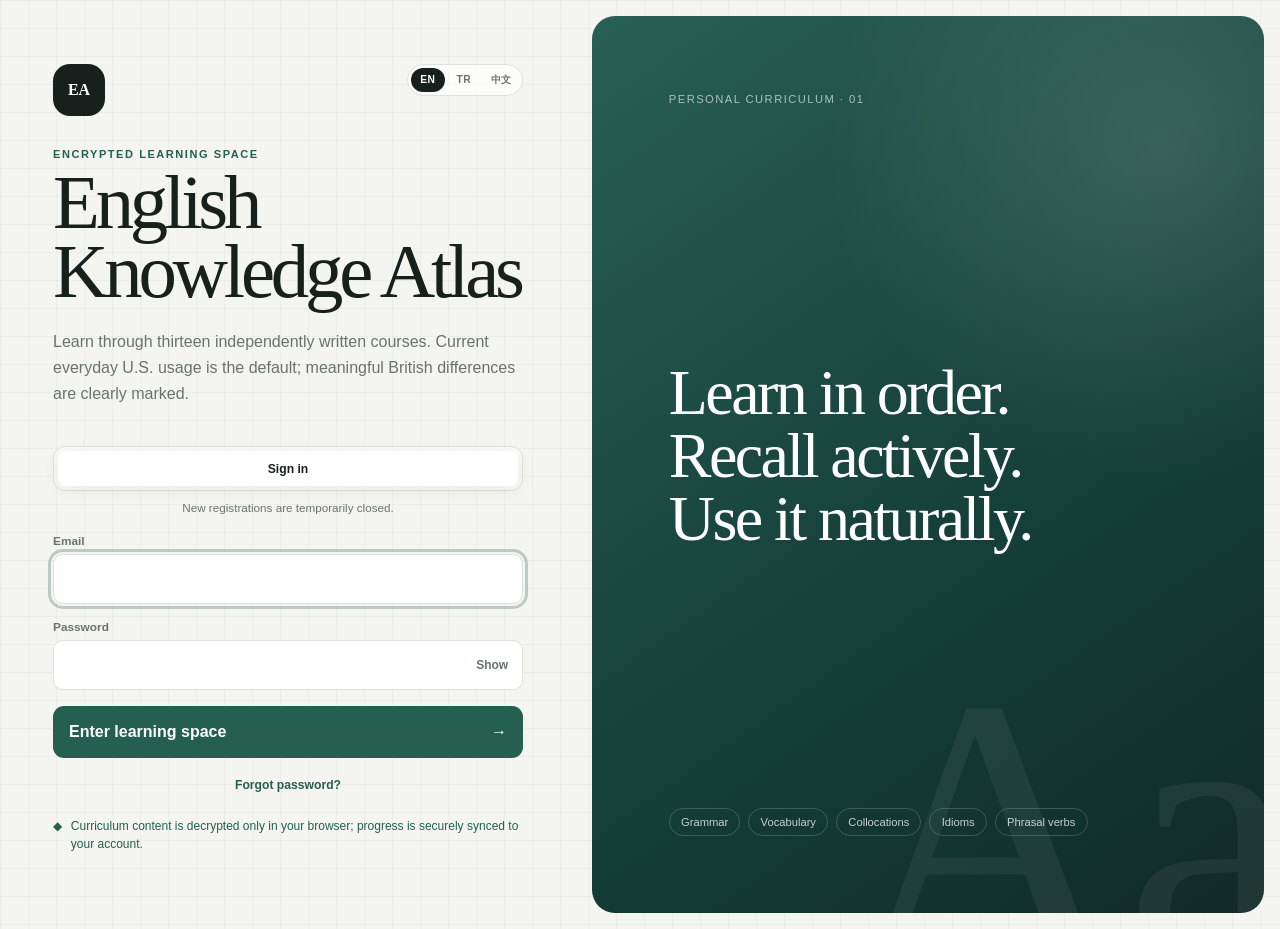
==== commit b1307e37: "Make American English the unmarked default" ====
--- a/public/index.html
+++ b/public/index.html
@@ -8,7 +8,7 @@
   <title>English Knowledge Atlas</title>
   <meta name="description" content="A private, encrypted English learning website.">
   <link rel="icon" href="data:image/svg+xml,%3Csvg xmlns='http://www.w3.org/2000/svg' viewBox='0 0 64 64'%3E%3Crect width='64' height='64' rx='18' fill='%2318201e'/%3E%3Ctext x='32' y='40' text-anchor='middle' font-family='Georgia' font-size='24' font-weight='700' fill='white'%3EEA%3C/text%3E%3C/svg%3E">
-  <link rel="stylesheet" href="./styles.css?v=20261102-24">
+  <link rel="stylesheet" href="./styles.css?v=20261102-25">
 </head>
 <body>
   <a class="skip-link" href="#mainContent" data-i18n="skipLink">Skip to main content</a>
@@ -223,7 +223,7 @@
 
   <div class="toast" id="toast" role="status" hidden></div>
   <script src="./cloud-config.js?v=20261026-14" defer></script>
-  <script src="./cloud-sync.js?v=20261102-24" defer></script>
-  <script src="./app.js?v=20261102-24" defer></script>
+  <script src="./cloud-sync.js?v=20261102-25" defer></script>
+  <script src="./app.js?v=20261102-25" defer></script>
 </body>
 </html>
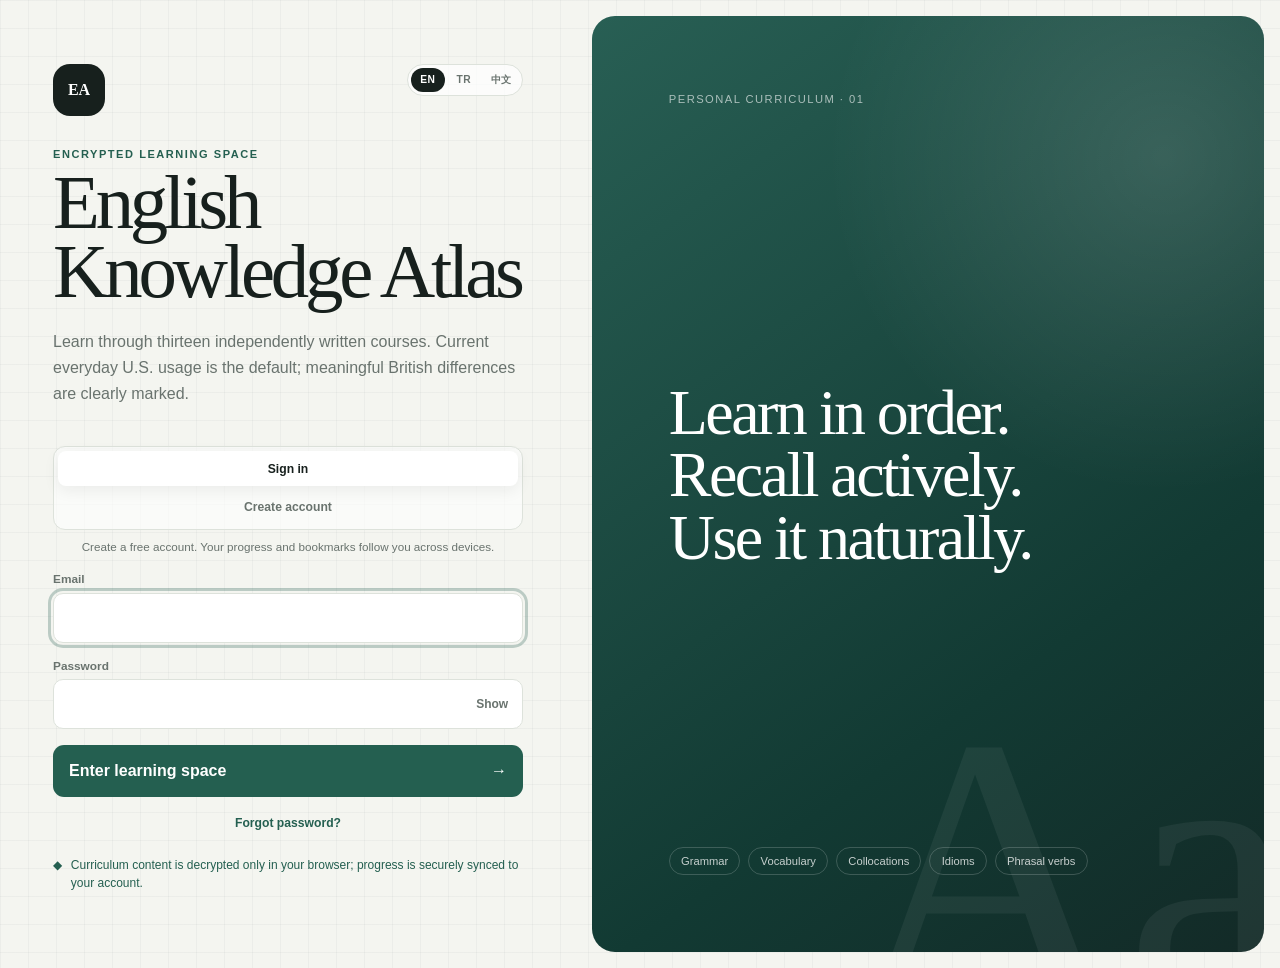
==== commit fe686359: "Restore registration and prepare commercial hosting" ====
--- a/public/index.html
+++ b/public/index.html
@@ -3,12 +3,15 @@
 <head>
   <meta charset="utf-8">
   <meta name="viewport" content="width=device-width, initial-scale=1">
-  <meta name="robots" content="noindex,nofollow,noarchive">
+  <meta name="robots" content="index,follow">
   <meta name="theme-color" content="#f4f5f0">
   <title>English Knowledge Atlas</title>
-  <meta name="description" content="A private, encrypted English learning website.">
+  <meta name="description" content="A structured American English learning platform with original courses, active recall, bookmarks, and cloud-synced progress.">
+  <meta property="og:type" content="website">
+  <meta property="og:title" content="English Knowledge Atlas">
+  <meta property="og:description" content="Learn current American English through structured original courses and active recall.">
   <link rel="icon" href="data:image/svg+xml,%3Csvg xmlns='http://www.w3.org/2000/svg' viewBox='0 0 64 64'%3E%3Crect width='64' height='64' rx='18' fill='%2318201e'/%3E%3Ctext x='32' y='40' text-anchor='middle' font-family='Georgia' font-size='24' font-weight='700' fill='white'%3EEA%3C/text%3E%3C/svg%3E">
-  <link rel="stylesheet" href="./styles.css?v=20261102-25">
+  <link rel="stylesheet" href="./styles.css?v=20261102-26">
 </head>
 <body>
   <a class="skip-link" href="#mainContent" data-i18n="skipLink">Skip to main content</a>
@@ -26,8 +29,9 @@
       <p class="login-intro" data-i18n="loginIntro">Learn through thirteen independently written English courses.</p>
       <div class="auth-tabs" role="tablist" aria-label="Account access" data-i18n-aria="accountAccess">
         <button class="active" type="button" role="tab" aria-selected="true" data-auth-mode="login" data-i18n="signIn">Sign in</button>
+        <button type="button" role="tab" aria-selected="false" data-auth-mode="register" data-i18n="register">Create account</button>
       </div>
-      <p class="registration-closed" data-i18n="registrationClosed">New registrations are temporarily closed.</p>
+      <p class="registration-closed" data-i18n="registrationOpen">Create a free account. Your progress and bookmarks follow you across devices.</p>
       <form id="loginForm" class="login-form">
         <label id="displayNameGroup" hidden><span data-i18n="displayName">Display name</span><input id="displayNameInput" name="displayName" type="text" autocomplete="name" minlength="2" maxlength="40"></label>
         <label><span data-i18n="email">Email</span><input id="emailInput" name="email" type="email" autocomplete="email" autocapitalize="none" required></label>
@@ -223,7 +227,7 @@
 
   <div class="toast" id="toast" role="status" hidden></div>
   <script src="./cloud-config.js?v=20261026-14" defer></script>
-  <script src="./cloud-sync.js?v=20261102-25" defer></script>
-  <script src="./app.js?v=20261102-25" defer></script>
+  <script src="./cloud-sync.js?v=20261102-26" defer></script>
+  <script src="./app.js?v=20261102-26" defer></script>
 </body>
 </html>
